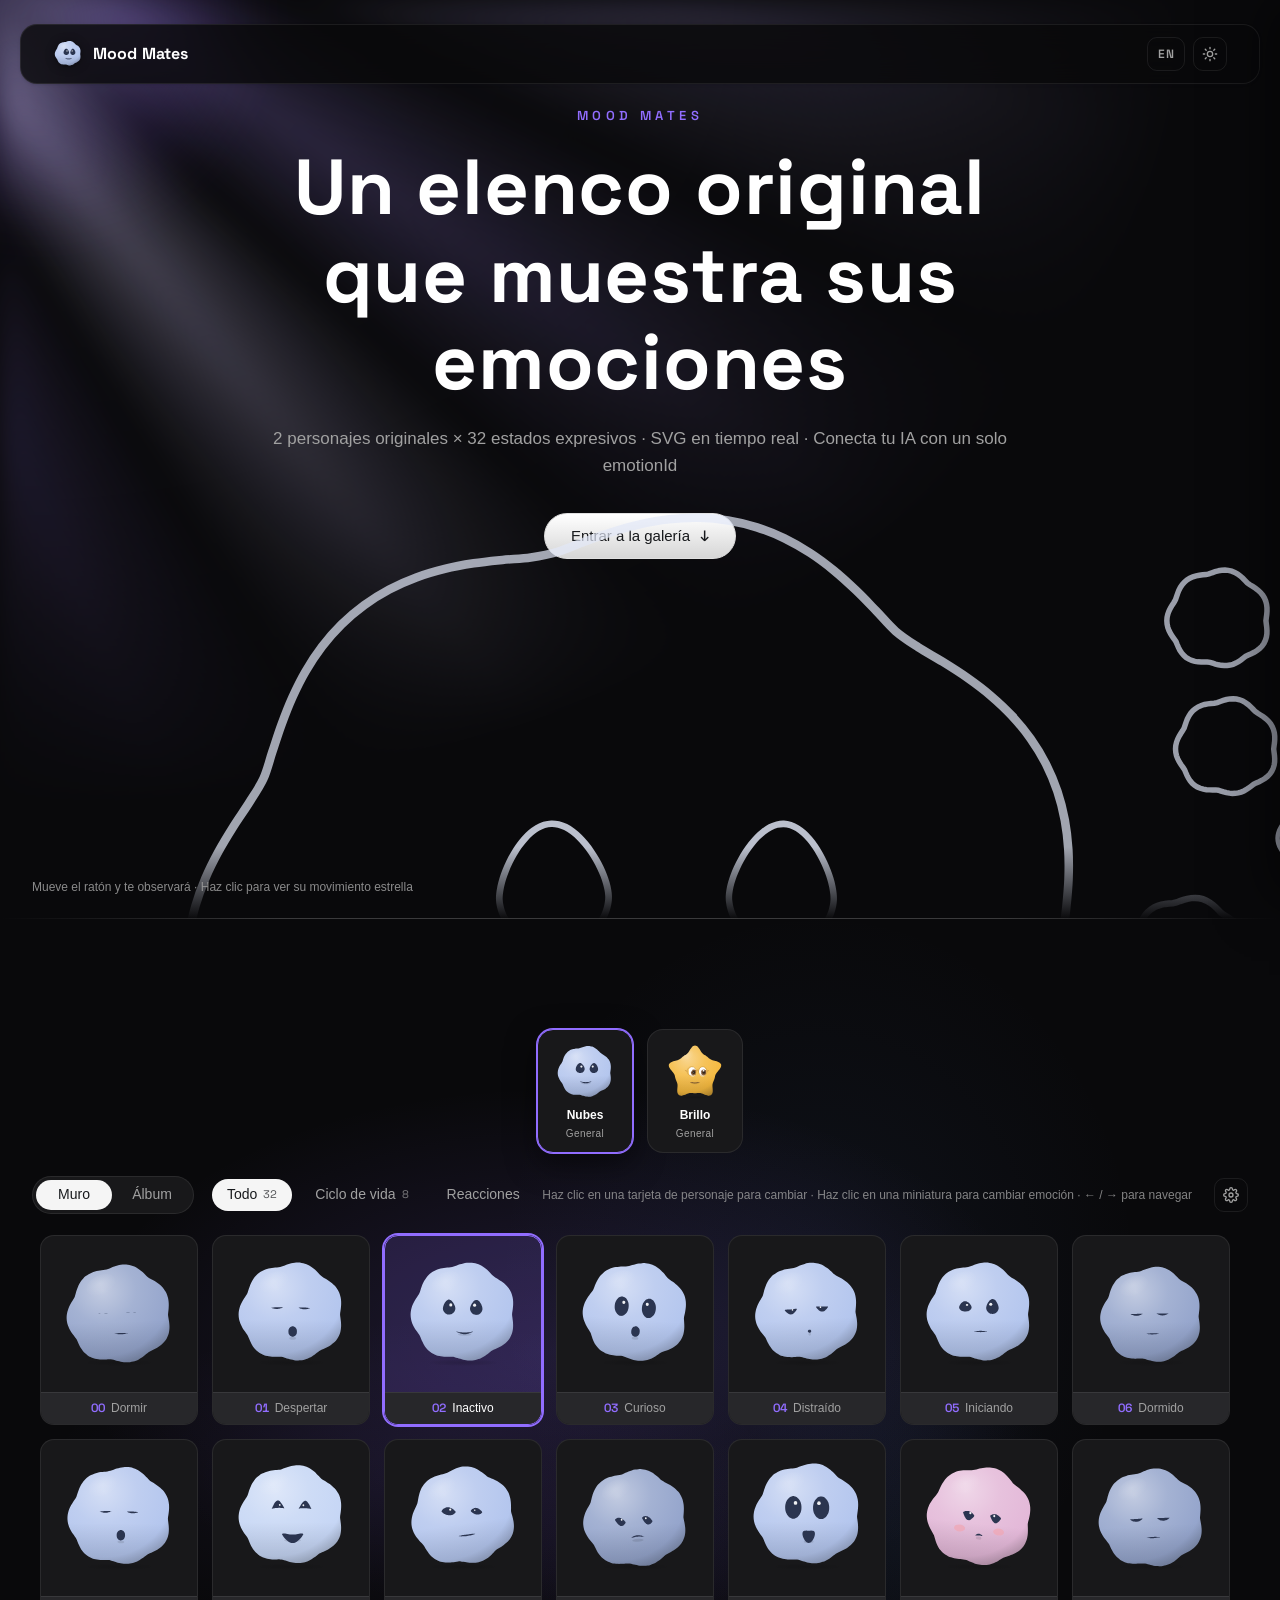
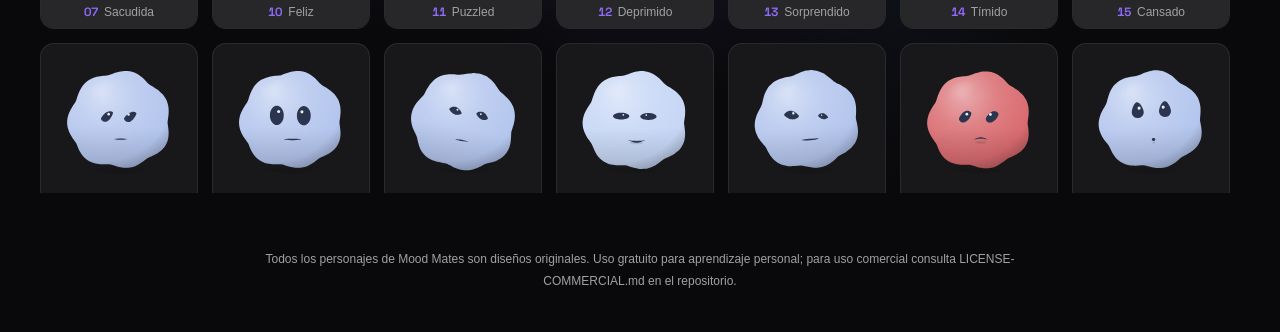
==== rostro_animado/index.html @ 440dc080 "subida" ====
<!DOCTYPE html>
<html lang="es" data-theme="dark">
<head>
  <meta charset="UTF-8">
  <meta name="viewport" content="width=device-width, initial-scale=1.0">
  <meta name="description" content="Mood Mates · Galería de personajes · Dos personajes originales × 32 expresiones de estado (SVG impulsado en tiempo real / Conexión emotionId con IA / Bilingüe y doble tema)">
  <title>Mood Mates · Galería de personajes</title>
  <link rel="icon" type="image/png" href="assets/img/favicon.png">
  <link rel="preconnect" href="https://fonts.googleapis.com">
  <link rel="preconnect" href="https://fonts.gstatic.com" crossorigin>
  <link href="https://fonts.googleapis.com/css2?family=Space+Grotesk:wght@500;600;700&display=swap" rel="stylesheet">
  <link rel="stylesheet" href="site/style.css?v=21d">
</head>
<body class="mode-wall">

  <!-- Navegación suspensa: logotipo de marca / idioma / tema -->
  <header class="topbar">
    <div class="brand">
      <span id="brandBall" class="brand-ball" aria-hidden="true"></span>
      <span class="brand-name" data-i18n="brandName">Mood Mates</span>
    </div>
    <div class="top-actions">
      <button type="button" id="langToggle" class="icon-btn lang-btn">EN</button>
      <button type="button" id="themeToggle" class="icon-btn" aria-label="Theme">
        <svg class="ico-moon" viewBox="0 0 24 24" width="16" height="16" fill="none" stroke="currentColor" stroke-width="2" stroke-linecap="round" stroke-linejoin="round"><path d="M21 12.8A9 9 0 1 1 11.2 3 7 7 0 0 0 21 12.8z"/></svg>
        <svg class="ico-sun" viewBox="0 0 24 24" width="16" height="16" fill="none" stroke="currentColor" stroke-width="2" stroke-linecap="round" stroke-linejoin="round"><circle cx="12" cy="12" r="4"/><path d="M12 2v2M12 20v2M4.9 4.9l1.4 1.4M17.7 17.7l1.4 1.4M2 12h2M20 12h2M4.9 19.1l1.4-1.4M17.7 6.3l1.4-1.4"/></svg>
      </button>
    </div>
  </header>

  <main class="page">

    <!-- Hero de apertura: título grande + personaje de línea de boceto semitransparente en la base -->
    <section class="hero" id="hero">
      <div class="hero-backdrop" aria-hidden="true"></div>
      <div class="hero-copy">
        <p class="hero-eyebrow" data-i18n="heroEyebrow">MOOD MATES</p>
        <h1 class="hero-title" data-i18n="heroTitle">Un equipo completo de compañeros-originales que expresan emociones</h1>
        <p class="hero-sub" data-i18n="heroSub">2 personajes originales × 32 expresiones de estado · SVG impulsado en tiempo real · Un emotionId para conectar con IA</p>
        <button type="button" id="heroCta" class="hero-cta"><span data-i18n="heroCta">Ver galería</span><span class="cta-arrow" aria-hidden="true">↓</span></button>
      </div>
      <p class="hero-hint" data-i18n="heroHint">Muévle el ratón y te mirará · Haz clic para ver su movimiento distintivo</p>
      <div class="hero-bot-clip" aria-hidden="true">
        <div id="heroBot" class="hero-bot"></div>
      </div>
    </section>

    <!-- Zona principal de la galería: fila de personajes + doble modo (muro / álbum) -->
    <section class="gallery" id="gallery">
      <!-- Fila de personajes: situada encima de las pestañas de filtro, clicar para cambiar toda la galería -->
      <div id="castRow" class="cast-row" aria-label="Characters"></div>

      <div class="gallery-head">
        <nav class="mode-switch" aria-label="View mode">
          <button type="button" id="modeWall" class="mode-btn active" data-i18n="navWall">Muro</button>
          <button type="button" id="modeAlbum" class="mode-btn" data-i18n="navAlbum">Álbum</button>
        </nav>
        <nav id="tabs" class="tabs"></nav>
        <p id="galleryHint" class="gallery-hint" data-i18n="galleryHint">Haz clic en la carta del personaje para cambiar · haz clic en la miniatura para cambiar la expresión · ← / → para navegar</p>
        <button type="button" id="settingsToggle" class="icon-btn settings-btn" aria-label="Settings">
          <svg viewBox="0 0 24 24" width="16" height="16" fill="none" stroke="currentColor" stroke-width="2" stroke-linecap="round" stroke-linejoin="round"><circle cx="12" cy="12" r="3"/><path d="M19.4 15a1.7 1.7 0 0 0 .34 1.87l.06.06a2 2 0 1 1-2.83 2.83l-.06-.06a1.7 1.7 0 0 0-1.87-.34 1.7 1.7 0 0 0-1 1.55V21a2 2 0 1 1-4 0v-.09a1.7 1.7 0 0 0-1-1.55 1.7 1.7 0 0 0-1.87.34l-.06.06a2 2 0 1 1-2.83-2.83l.06-.06a1.7 1.7 0 0 0 .34-1.87 1.7 1.7 0 0 0-1.55-1H3a2 2 0 1 1 0-4h.09a1.7 1.7 0 0 0 1.55-1 1.7 1.7 0 0 0-.34-1.87l-.06-.06a2 2 0 1 1 2.83-2.83l.06.06a1.7 1.7 0 0 0 1.87.34h.09a1.7 1.7 0 0 0 1-1.55V3a2 2 0 1 1 4 0v.09a1.7 1.7 0 0 0 1 1.55 1.7 1.7 0 0 0 1.87-.34l.06-.06a2 2 0 1 1 2.83 2.83l-.06.06a1.7 1.7 0 0 0-.34 1.87v.09a1.7 1.7 0 0 0 1.55 1H21a2 2 0 1 1 0 4h-.09a1.7 1.7 0 0 0-1.55 1z"/></svg>
        </button>
      </div>

      <div class="thumb-zone" id="thumbZone">
        <div id="thumbFlow" class="thumb-flow"></div>
      </div>

      <div class="stage-zone">
        <button type="button" id="navPrev" class="pager-btn" aria-label="Previous">
          <svg viewBox="0 0 24 24" width="20" height="20" fill="none" stroke="currentColor" stroke-width="2.4" stroke-linecap="round" stroke-linejoin="round"><path d="M15 18l-6-6 6-6"/></svg>
        </button>

        <div class="stage-block">
          <button type="button" id="stageClose" class="icon-btn stage-close" aria-label="Close">
            <svg viewBox="0 0 24 24" width="16" height="16" fill="none" stroke="currentColor" stroke-width="2.2" stroke-linecap="round"><path d="M6 6l12 12M18 6L6 18"/></svg>
          </button>
          <div id="tips" class="tips" role="status"></div>
          <div id="stage" class="stage"></div>
          <div class="emo-meta">
            <span id="emoId" class="emo-id">ID --</span>
            <span id="emoName" class="emo-name">--</span>
            <span id="pager" class="pager-ind">-- / --</span>
          </div>
          <p id="emoDesc" class="emo-desc"></p>
        </div>

        <button type="button" id="navNext" class="pager-btn" aria-label="Next">
          <svg viewBox="0 0 24 24" width="20" height="20" fill="none" stroke="currentColor" stroke-width="2.4" stroke-linecap="round" stroke-linejoin="round"><path d="M9 6l6 6-6 6"/></svg>
        </button>
      </div>
    </section>

  </main>

  <!-- Pie de página: declaración de originalidad + entrada de licencia comercial -->
  <footer class="site-foot">
    <p data-i18n="footNote">Todos los personajes de Mood Mates son diseños originales. Uso gratuito para aprendizaje personal; para uso comercial, consulta LICENSE-COMMERCIAL.md en el repositorio.</p>
  </footer>

  <!-- Cajón de configuración -->
  <div id="drawerMask" class="drawer-mask" hidden></div>
  <aside id="drawer" class="drawer" aria-hidden="true">
    <div class="drawer-head">
      <h2 data-i18n="drawerTitle">Configuración</h2>
      <button type="button" id="drawerClose" class="icon-btn" aria-label="Close">
        <svg viewBox="0 0 24 24" width="16" height="16" fill="none" stroke="currentColor" stroke-width="2.2" stroke-linecap="round"><path d="M6 6l12 12M18 6L6 18"/></svg>
      </button>
    </div>

    <section class="drawer-sec">
      <h3 data-i18n="secAppearance">Apariencia</h3>
      <div class="field">
        <label for="charSelect" data-i18n="lblCharacter">Personaje</label>
        <select id="charSelect" class="select"></select>
      </div>
      <div class="field" id="variantField" style="display:none">
        <label for="variantSelect" data-i18n="lblVariant">Contorno corporal</label>
        <select id="variantSelect" class="select"></select>
      </div>
      <div class="field">
        <label for="sketchToggle" data-i18n="lblSketch">Modo boceto</label>
        <label class="switch">
          <input type="checkbox" id="sketchToggle">
          <span class="slider"></span>
        </label>
      </div>
    </section>

    <section class="drawer-sec">
      <h3 data-i18n="secDemo">Demostración</h3>
      <div class="field">
        <label for="tourToggle" data-i18n="lblTour">Recorrido automático</label>
        <label class="switch">
          <input type="checkbox" id="tourToggle">
          <span class="slider"></span>
        </label>
      </div>
      <div class="field">
        <label for="tourInterval" data-i18n="lblInterval">Intervalo de recorrido</label>
        <select id="tourInterval" class="select">
          <option value="1500">1.5s</option>
          <option value="2500" selected>2.5s</option>
          <option value="4000">4s</option>
        </select>
      </div>
    </section>

    <section class="drawer-sec">
      <h3 data-i18n="secAI">Simulación de conexión IA</h3>
      <input id="aiInput" class="ai-input" type="text" spellcheck="false"
             value='{"emotionId":"30","tips":"Pensando en la pregunta del usuario"}'>
      <div class="btn-row">
        <button type="button" id="aiSend" class="btn primary" data-i18n="btnSend">Enviar</button>
        <button type="button" id="aiSampleErr" class="btn ghost" data-i18n="btnSampleErr">Ejemplo: error</button>
        <button type="button" id="aiSampleBad" class="btn ghost" data-i18n="btnSampleBad">Ejemplo: ID desconocido</button>
      </div>
    </section>

    <section class="drawer-sec">
      <h3 data-i18n="secConfig">Configuración</h3>
      <div class="btn-row">
        <button type="button" id="btnExport" class="btn" data-i18n="btnExport">Exportar configuración</button>
        <button type="button" id="btnImport" class="btn" data-i18n="btnImport">Importar configuración</button>
      </div>
      <input type="file" id="importFile" accept=".json,application/json" hidden>
    </section>
  </aside>

  <!-- Indicador de estado flotante -->
  <div id="toast" class="toast" role="status"></div>

  <!-- Orden de carga: biblioteca de geometría → capa de renderizar → capa de rasgos → capa de efectos → datos de emociones → motor → paquete de personajes → textos → capa de interacción -->
  <script src="src/core/geometry.js"></script>
  <script src="src/core/render.js?v=21e"></script>
  <script src="src/core/features.js"></script>
  <script src="src/core/fx.js?v=21a"></script>
  <script src="src/data/emotions.js?v=18a"></script>
  <script src="src/core/engine.js?v=21e"></script>
  <script src="src/characters/nimbo.js?v=21a"></script>
  <script src="src/characters/twinkle.js"></script>
  <script src="site/i18n.js"></script>
  <script src="site/app.js"></script>
</body>
</html>
---- rostro_animado/site/style.css ----
/* ============================================================
   Mood Mates · estilos del sitio
   Tema: doble tema con variables CSS (oscuro por defecto / claro), cambio vía html[data-theme]
   Layout: Hero de apertura + fila de personajes + zona principal de emojis (muro / álbum, body.mode-* conmutado)
   Restricciones de estabilidad de layout:
   - Texto dinámico en ranuras de tamaño fijo, mostrar/ocultar con opacity / visibility
   - Solo transform + outline / box-shadow en hover / seleccionado, no cambiar tamaño
   - Contenedor con scroll: scrollbar-gutter: stable
   ============================================================ */

:root {
  --font-sans: "Noto Sans SC", -apple-system, BlinkMacSystemFont, "Segoe UI",
    "Microsoft YaHei", "PingFang SC", sans-serif;
  --font-disp: "Space Grotesk", "Noto Sans SC", -apple-system, "Segoe UI", sans-serif;
  --font-mono: "Space Grotesk", ui-monospace, "Cascadia Mono", Consolas, monospace;
  /* Navegación suspensa: 24px del borde superior + altura de nave ~58px + 24px de margen */
  --nav-offset: 106px;
  /* Contenedor de contenido: 1280px de ancho + 32px de padding = 1216px de contenido, alineado con el contenido de navegación */
  --content-w: 1280px;
  --content-pad: 32px;
}

html[data-theme="dark"] {
  /* Controles nativos (panel desplegable / barra de desplazamiento / globo de validación) siguen el tema oscuro */
  color-scheme: dark;
  /* Flecha personalizada dibujada: color del trazo = muted */
  --chevron: url("data:image/svg+xml;charset=utf-8,%3Csvg xmlns='http://www.w3.org/2000/svg' viewBox='0 0 24 24' fill='none' stroke='%23a1a1a1' stroke-width='2.2' stroke-linecap='round' stroke-linejoin='round'%3E%3Cpath d='M6 9l6 6 6-6'/%3E%3C/svg%3E");
  --bg: #09090b;
  --bg-soft: #18181a;
  --card: #18181a;
  --card-2: #27272a;
  --line: rgba(255, 255, 255, 0.08);
  --line-strong: rgba(255, 255, 255, 0.2);
  /* Tinta de trazo del modo boceto: página oscura usa tinta clara, consumida por var(--sketch-ink, color de respaldo) en el motor */
  --sketch-ink: rgba(226, 232, 248, 0.82);
  --text: #ffffff;
  --muted: #a1a1a1;
  --ink: #f5f5f5;
  --ink-contrast: #17191c;
  --accent: #916dff;
  --accent-deep: #7140d7;
  --accent-soft: rgba(145, 109, 255, 0.16);
  --ok: #72c29c;
  --danger: #e06b5e;
  --shadow: rgba(0, 0, 0, 0.5);
  --glow: rgba(255, 255, 255, 0.06);
  /* Superficie del botón CTA: degradado blanco (máximo contraste con fondo oscuro) */
  --btn-face: linear-gradient(180deg, #ffffff 0%, #d6d6d6 100%);
  --btn-face-text: #17191c;
  --btn-face-border: #e0e0e0;
  /* Efecto de luz de pantalla inicial: haces de volumen violeta, misma tonalidad que el color de marca, brillo acumulado con screen */
  --beam-a: rgba(190, 173, 255, 0.30);
  --beam-b: rgba(166, 138, 252, 0.25);
  --beam-c: rgba(214, 203, 255, 0.35);
  --beam-d: rgba(148, 113, 247, 0.23);
  --glow-core: rgba(196, 182, 255, 0.40);
  --glow-mid: rgba(139, 92, 246, 0.19);
  --gallery-wash-a: rgba(145, 109, 255, 0.16);
  --gallery-wash-b: rgba(80, 120, 200, 0.08);
  --gallery-wash-c: rgba(145, 109, 255, 0.07);
  --mm-bubble-fill: #C6D6F5;
  --mm-bubble-stroke: #E8EEF8;
  --mm-bubble-sheen: rgba(255, 255, 255, 0.34);
  --mm-bubble-sw: 1.2;
  --mm-speck: #C6D6F5;
}

html[data-theme="light"] {
  color-scheme: light;
  --chevron: url("data:image/svg+xml;charset=utf-8,%3Csvg xmlns='http://www.w3.org/2000/svg' viewBox='0 0 24 24' fill='none' stroke='%236b6b74' stroke-width='2.2' stroke-linecap='round' stroke-linejoin='round'%3E%3Cpath d='M6 9l6 6 6-6'/%3E%3C/svg%3E");
  --bg: #fafafa;
  --bg-soft: #f1f1f3;
  --card: #ffffff;
  --card-2: #f5f5f7;
  --line: rgba(9, 9, 11, 0.08);
  --line-strong: rgba(9, 9, 11, 0.18);
  /* Tinta de trazo del modo boceto: página clara usa tinta oscura */
  --sketch-ink: rgba(40, 46, 66, 0.75);
  --text: #18181b;
  --muted: #6b6b74;
  --ink: #18181b;
  --ink-contrast: #ffffff;
  --accent: #6e21c4;
  --accent-deep: #5a18a3;
  --accent-soft: rgba(110, 33, 196, 0.10);
  --ok: #3f8f68;
  --danger: #c4504a;
  --shadow: rgba(24, 24, 27, 0.16);
  --glow: rgba(24, 24, 27, 0.05);
  /* Superficie del botón CTA: en modo claro se invierte al degradado de tinta */
  --btn-face: linear-gradient(180deg, #2c2c31 0%, #17191c 100%);
  --btn-face-text: #ffffff;
  --btn-face-border: #17191c;
  /* Efecto de luz de pantalla inicial: púrpura tenue, bajo, superpuesto normal */
  --beam-a: rgba(145, 109, 255, 0.13);
  --beam-b: rgba(110, 33, 196, 0.09);
  --beam-c: rgba(145, 109, 255, 0.15);
  --beam-d: rgba(110, 33, 196, 0.08);
  --glow-core: rgba(145, 109, 255, 0.20);
  --glow-mid: rgba(110, 33, 196, 0.08);
  --gallery-wash-a: rgba(110, 33, 196, 0.08);
  --gallery-wash-b: rgba(145, 109, 255, 0.055);
  --gallery-wash-c: rgba(110, 33, 196, 0.04);
  --mm-bubble-fill: #D8E4F7;
  --mm-bubble-stroke: #C5D3EC;
  --mm-bubble-sheen: rgba(255, 255, 255, 0.86);
  --mm-bubble-sw: 0.9;
  --mm-speck: #C9D6EE;
}

* { box-sizing: border-box; margin: 0; padding: 0; }

html { height: 100%; }

body {
  min-height: 100%;
  background: var(--bg);
  color: var(--text);
  font-family: var(--font-sans);
  font-size: 14px;
  line-height: 1.55;
  -webkit-font-smoothing: antialiased;
  transition: background 0.35s ease, color 0.35s ease;
  scrollbar-color: var(--line-strong) transparent;
}

body.stage-open { overflow: hidden; }

button, input, select { font: inherit; color: inherit; }

/* Anillo de enfoque de teclado: solo se activa con :focus-visible, no interfiere con el ratón */
:focus-visible { outline: 2px solid var(--accent); outline-offset: 2px; }

/* =================== Barra superior =================== */

/* Navegación suspensa: centrada en 1280px, esquina de 17px, efecto de cristal + trazo fino */
.topbar {
  position: fixed;
  top: 24px;
  left: 50%;
  transform: translateX(-50%);
  z-index: 60;
  width: min(var(--content-w), calc(100% - 40px));
  display: flex;
  align-items: center;
  justify-content: space-between;
  padding: 12px var(--content-pad);
  border: 1px solid var(--line);
  border-radius: 17px;
  background: color-mix(in srgb, var(--bg) 80%, transparent);
  backdrop-filter: blur(14px);
  -webkit-backdrop-filter: blur(14px);
  box-shadow: 0 1px 3px rgba(16, 24, 40, 0.1), 0 1px 2px rgba(16, 24, 40, 0.06);
}

.brand { display: flex; align-items: center; gap: 10px; min-width: 0; }

/* Logotipo de marca: una bola de emoji viva (instancia lite de EB, seguirá la mirada del ratón) */
.brand-ball {
  width: 30px;
  height: 30px;
  flex: none;
  filter: drop-shadow(0 1px 4px var(--shadow));
}

.brand-name {
  font-family: var(--font-disp);
  font-weight: 700;
  font-size: 16px;
  letter-spacing: 0.01em;
  white-space: nowrap;
}

/* Cambio de vista: control de segmentos */
.mode-switch {
  display: flex;
  gap: 2px;
  padding: 3px;
  border: 1px solid var(--line);
  border-radius: 999px;
  background: var(--bg-soft);
}

.mode-btn {
  min-width: 76px;
  height: 30px;
  padding: 0 16px;
  border: none;
  border-radius: 999px;
  background: transparent;
  color: var(--muted);
  cursor: pointer;
  white-space: nowrap;
  transition: color 0.2s, background 0.2s;
}
.mode-btn:hover { color: var(--text); }
.mode-btn.active {
  background: var(--ink);
  color: var(--ink-contrast);
  font-weight: 500;
}

.top-actions {
  display: flex;
  align-items: center;
  justify-content: flex-end;
  gap: 8px;
}

.icon-btn {
  width: 34px;
  height: 34px;
  display: inline-flex;
  align-items: center;
  justify-content: center;
  border: 1px solid var(--line);
  border-radius: 10px;
  background: transparent;
  color: var(--muted);
  cursor: pointer;
  transition: color 0.2s, border-color 0.2s, background 0.2s;
}
.icon-btn:hover { color: var(--text); border-color: var(--line-strong); background: var(--bg-soft); }

.lang-btn {
  width: auto;
  min-width: 34px;
  padding: 0 10px;
  font-family: var(--font-disp);
  font-weight: 600;
  font-size: 12px;
  letter-spacing: 0.04em;
}

/* Icono de tema: en oscuro mostrar sol (hacer clic para pasar a claro), en claro mostrar luna */
html[data-theme="dark"] .ico-moon { display: none; }
html[data-theme="light"] .ico-sun { display: none; }

/* Configuración: botón de engranaje en la fila de pestañas de la parte superior de la galería */
.settings-btn { flex: none; }
.settings-btn:hover svg { transform: rotate(40deg); }
.settings-btn svg { transition: transform 0.3s; }

/* =================== Hero de apertura =================== */

/* Pantalla inicial comprimida a 88vh: reservar espacio de rebote para la siguiente pantalla de la galería, evitar altura excesiva */
.hero {
  position: relative;
  min-height: 88vh;
  display: flex;
  flex-direction: column;
  align-items: center;
  overflow: hidden;
}

/* Cortina de atmósfera: luz volumétrica CSS pura ——
   fuente de luz en la esquina superior izquierda + ~45° haces cónicos,
   máscara radial de atenuación por distancia, animación de respiración */
.hero-backdrop {
  position: absolute;
  inset: 0;
  pointer-events: none;
  overflow: hidden;
}
html[data-theme="dark"] .hero-backdrop { mix-blend-mode: screen; }

/* Fuente de luz de esquina: aureola violeta desplazada ligeramente fuera de la esquina superior izquierda */
.hero-backdrop::before {
  content: "";
  position: absolute;
  left: -170px;
  top: -190px;
  width: 420px;
  height: 420px;
  border-radius: 50%;
  background: radial-gradient(circle, var(--glow-core) 0%, var(--glow-mid) 45%, transparent 72%);
  filter: blur(36px);
}

/* Múltiples haces de luz: pico cónico se atenúa hacia ambos lados (suave), origen de divergencia lejos en la esquina superior izquierda */
.hero-backdrop::after {
  content: "";
  position: absolute;
  inset: 0;
  background: conic-gradient(from 88deg at -24% -30%,
    transparent 8deg,
    var(--beam-a) 18deg,
    transparent 27deg,
    var(--beam-b) 36deg,
    transparent 44deg,
    var(--beam-c) 52deg,
    transparent 60deg,
    var(--beam-d) 68deg,
    transparent 78deg,
    transparent 90deg);
  -webkit-mask-image: radial-gradient(122% 116% at 0% 0%, #000 0%, rgba(0, 0, 0, 0.8) 26%, rgba(0, 0, 0, 0.4) 54%, transparent 76%);
  mask-image: radial-gradient(122% 116% at 0% 0%, #000 0%, rgba(0, 0, 0, 0.8) 26%, rgba(0, 0, 0, 0.4) 54%, transparent 76%);
  filter: blur(12px);
  animation: beam-shimmer 10s ease-in-out infinite;
}

/* Respiración de volumen de luz: solo anima la opacidad, mantiene el ángulo estable */
@keyframes beam-shimmer {
  0%, 100% { opacity: 0.62; }
  50% { opacity: 1; }
}

/* Bloque de texto centrado verticalmente en el espacio restante encima de la bola:
   (padding-bottom reserva la altura de la bola),
   evita que toda la altura sobrante del Hero de pantalla se apaste entre el botón y la bola */
.hero-copy {
  position: relative;
  z-index: 1;
  flex: 1 0 auto;
  display: flex;
  flex-direction: column;
  align-items: center;
  justify-content: center;
  text-align: center;
  padding: var(--nav-offset) var(--content-pad) min(40vh, 360px);
  max-width: 860px;
}

.hero-eyebrow {
  font-family: var(--font-disp);
  font-size: 13px;
  font-weight: 600;
  letter-spacing: 0.34em;
  color: var(--accent);
  margin-bottom: 18px;
}

.hero-title {
  font-family: var(--font-disp);
  font-size: clamp(40px, 6.4vw, 78px);
  font-weight: 700;
  line-height: 1.12;
  letter-spacing: 0.01em;
  margin-bottom: 20px;
}

.hero-sub {
  font-size: clamp(14px, 1.5vw, 17px);
  color: var(--muted);
  margin-bottom: 34px;
}

.hero-cta {
  display: inline-flex;
  align-items: center;
  gap: 10px;
  height: 46px;
  padding: 0 26px;
  border: 1px solid var(--btn-face-border);
  border-radius: 999px;
  background: var(--btn-face);
  color: var(--btn-face-text);
  font-size: 15px;
  font-weight: 500;
  cursor: pointer;
  transition: transform 0.2s, box-shadow 0.2s;
}
.hero-cta:hover { transform: translateY(-2px); box-shadow: 0 10px 30px var(--shadow); }
.hero-cta:active { transform: translateY(0); }
.cta-arrow { font-family: var(--font-disp); animation: cta-bob 1.8s ease-in-out infinite; }
@keyframes cta-bob { 0%, 100% { transform: translateY(0); } 50% { transform: translateY(3px); } }

/* Sugerencia de esquina inferior izquierda: alineada al padding del contenedor de 1280px */
.hero-hint {
  position: absolute;
  left: max(var(--content-pad), calc((100vw - var(--content-w)) / 2 + var(--content-pad)));
  bottom: 22px;
  z-index: 2;
  font-size: 12px;
  color: var(--muted);
  opacity: 0.85;
}

/* Botón de línea de boceto semioculto: instancia cuadrada hunde suavemente hasta el borde inferior de la página,
   solo muestra la mitad superior de la cara;
   clip-path solo recorta el borde inferior, la cinta arriba y a los lados es completamente visible */
.hero-bot-clip {
  position: absolute;
  left: 0;
  right: 0;
  bottom: 0;
   /* Altura visual establecida: el tamaño del personaje se calcula a 2.2×;
      los ojos justo caen en el borde de la línea de corte,
      en cualquier viewport solo se muestra "encima de las cejas y ojos", en pantallas grandes el personaje es más grande */
  --hero-clip-h: min(52vh, 500px, 56vw);
  height: var(--hero-clip-h);
  display: flex;
  justify-content: center;
  align-items: flex-start;
  clip-path: inset(-9999px -9999px 0 -9999px);
  z-index: 1;
}
.hero-bot {
  width: calc(var(--hero-clip-h) * 2.2);
  height: calc(var(--hero-clip-h) * 2.2);
  flex: none;
  cursor: pointer;
}

/* Transición entre Hero y zona de contenido: línea horizontal justo en el borde inferior del personaje de línea de boceto, se atenúa a ambos lados */
.hero::after {
  content: "";
  position: absolute;
  left: 0;
  right: 0;
  bottom: 0;
  height: 1px;
  background: linear-gradient(90deg, transparent, var(--line-strong) 22%, var(--line-strong) 78%, transparent);
  z-index: 2;
  pointer-events: none;
}
/* En la parte inferior del personaje de línea de boceto, superponer un degradado descendente;
   los trazos se desvanecen en la línea de corte en lugar de recortarse abruptamente */
.hero-bot-clip::after {
  content: "";
  position: absolute;
  left: -2px;
  right: -2px;
  bottom: 0;
  height: 72px;
  background: linear-gradient(180deg, transparent, var(--bg));
  pointer-events: none;
}

/* =================== Zona de la galería =================== */

/* Zona de galería: contenedor centrado de 1280px, padding superior de navegación para dejar espacio a la navegación flotante */
.gallery {
  display: grid;
  height: 100vh;
  min-height: 620px;
  width: min(var(--content-w), 100%);
  margin-inline: auto;
  padding: var(--nav-offset) var(--content-pad) 26px;
  gap: 4px 28px;
  scroll-margin-top: 0;
  background:
    radial-gradient(ellipse 54% 42% at 44% 48%, var(--gallery-wash-a) 0%, transparent 70%),
    radial-gradient(ellipse 38% 62% at 64% 40%, var(--gallery-wash-b) 0%, transparent 66%),
    radial-gradient(ellipse 46% 28% at 32% 62%, var(--gallery-wash-c) 0%, transparent 62%),
    radial-gradient(ellipse 22% 48% at 70% 68%, var(--gallery-wash-b) 0%, transparent 58%),
    radial-gradient(ellipse 30% 24% at 52% 72%, var(--gallery-wash-c) 0%, transparent 60%);
}

/* --- Muro: fila de personajes en la parte superior (encima de las pestañas), cuadrícula de miniaturas completa,
     escenario grande cargado como diálogo modal --- */
body.mode-wall .gallery {
  grid-template-columns: minmax(0, 1fr);
  grid-template-rows: auto auto minmax(0, 1fr);
  grid-template-areas:
    "cast"
    "head"
    "thumbs";
}

/* --- Álbum: fila de personajes en la parte superior / pestañas / pasillo horizontal / escenario grande debajo --- */
body.mode-album .gallery {
  grid-template-columns: minmax(0, 1fr);
  grid-template-rows: auto auto auto minmax(0, 1fr);
  grid-template-areas:
    "cast"
    "head"
    "thumbs"
    "stage";
}

.cast-row { grid-area: cast; }

.gallery-head {
  grid-area: head;
  display: flex;
  align-items: center;
  gap: 18px;
  min-height: 48px;
}
.gallery-head .tabs { flex: 1; }
.gallery-head .gallery-hint { margin-left: auto; margin-right: 4px; }

.gallery-hint {
  font-size: 12px;
  color: var(--muted);
  white-space: nowrap;
  opacity: 0.8;
}

/* Tabs */
.tabs {
  display: flex;
  align-items: center;
  gap: 8px;
  overflow-x: auto;
  scrollbar-width: none;
}
.tabs::-webkit-scrollbar { display: none; }

.tab {
  height: 32px;
  display: inline-flex;
  align-items: center;
  gap: 6px;
  padding: 0 14px;
  border: 1px solid transparent;
  border-radius: 999px;
  background: transparent;
  color: var(--muted);
  cursor: pointer;
  white-space: nowrap;
  transition: color 0.2s, background 0.2s;
}
.tab:hover { color: var(--text); background: var(--bg-soft); }
.tab.active { background: var(--ink); color: var(--ink-contrast); }

.tab-count {
  font-family: var(--font-disp);
  font-size: 11px;
  font-variant-numeric: tabular-nums;
  opacity: 0.75;
}

/* ---- Contenedor de miniaturas: el mismo DOM, dos disposiciones ---- */
.thumb-zone { grid-area: thumbs; min-width: 0; min-height: 0; }

body.mode-wall .thumb-zone {
  overflow-y: auto;
  scrollbar-gutter: stable;
  padding: 12px 8px 8px;
}
body.mode-wall .thumb-flow {
  display: grid;
  grid-template-columns: repeat(auto-fill, minmax(138px, 1fr));
  gap: 14px;
  grid-auto-rows: max-content;
}

body.mode-album .thumb-zone {
  overflow-x: auto;
  overflow-y: hidden;
  padding: 10px 0 12px;
  scroll-padding-inline: 16px;
  cursor: grab;
}
body.mode-album .thumb-zone.dragging { cursor: grabbing; }
body.mode-album .thumb-zone.dragging .cell { pointer-events: none; }
body.mode-album .thumb-flow {
  display: flex;
  gap: 10px;
  width: max-content;
  padding: 0 16px;
}
body.mode-album .cell { width: 104px; flex: none; }

/* La barra de desplazamiento toma color de la variable de tema (cuadrícula vertical / pasillo horizontal / cajón común) */
.thumb-zone, .drawer { scrollbar-width: thin; scrollbar-color: var(--line-strong) transparent; }
.thumb-zone::-webkit-scrollbar, .drawer::-webkit-scrollbar { width: 8px; height: 8px; }
.thumb-zone::-webkit-scrollbar-thumb, .drawer::-webkit-scrollbar-thumb {
  background: var(--line-strong);
  border-radius: 4px;
}
.thumb-zone::-webkit-scrollbar-thumb:hover, .drawer::-webkit-scrollbar-thumb:hover {
  background: var(--muted);
}
.thumb-zone::-webkit-scrollbar-track, .drawer::-webkit-scrollbar-track { background: transparent; }

.cell {
  display: flex;
  flex-direction: column;
  border: 1px solid var(--line);
  border-radius: 14px;
  background: var(--card);
  cursor: pointer;
  overflow: hidden;
  transition: transform 0.18s, box-shadow 0.18s, border-color 0.18s;
  outline: 2px solid transparent;
  outline-offset: -2px;
}
.cell:hover {
  transform: translateY(-2px);
  border-color: var(--line-strong);
  box-shadow: 0 10px 26px var(--shadow);
}
.cell.selected {
  outline: none;
  border-color: var(--accent);
  box-shadow: 0 0 0 2px var(--accent);
  background: var(--accent-soft);
}
.cell.selected:hover {
  box-shadow: 0 0 0 2px var(--accent), 0 10px 26px var(--shadow);
}

.thumb { width: 100%; aspect-ratio: 1; padding: 12%; }

.cell-label {
  height: 32px;
  display: flex;
  align-items: center;
  justify-content: center;
  gap: 6px;
  border-top: 1px solid var(--line);
  background: var(--card-2);
  font-size: 12px;
  color: var(--muted);
  white-space: nowrap;
  overflow: hidden;
  padding: 0 6px;
}
.cell.selected .cell-label { color: var(--text); }

.cell-label .cid {
  font-family: var(--font-disp);
  font-weight: 600;
  font-variant-numeric: tabular-nums;
  color: var(--accent);
}

/* ---- Área de escenario: bola principal + metadatos + mini bolas compañeras, flechas de página a ambos lados
     en modo álbum incrustado debajo del pasillo; en modo muro como diálogo centrado ---- */
.stage-zone {
  grid-area: stage;
  display: flex;
  align-items: center;
  justify-content: center;
  gap: 6px;
  min-height: 0;
}

body.mode-wall .stage-zone {
  position: fixed;
  inset: 0;
  z-index: 70;
  padding: 24px;
  opacity: 0;
  visibility: hidden;
  transition: opacity 0.26s, visibility 0.26s;
}
body.mode-wall .stage-zone::before {
  content: "";
  position: absolute;
  inset: 0;
  z-index: -1;
  background: color-mix(in srgb, var(--bg) 55%, transparent);
  backdrop-filter: blur(8px);
  -webkit-backdrop-filter: blur(8px);
}
body.mode-wall.stage-open .stage-zone { opacity: 1; visibility: visible; }

body.mode-wall .stage-block {
  position: relative;
  padding: 26px 40px 12px;
  border: 1px solid var(--line);
  border-radius: 24px;
  background: var(--card);
  box-shadow: 0 30px 80px var(--shadow);
  transform: translateY(10px) scale(0.97);
  transition: transform 0.26s cubic-bezier(0.3, 0.9, 0.35, 1);
}
body.mode-wall.stage-open .stage-block { transform: translateY(0) scale(1); }

.stage-close { display: none; }
body.mode-wall .stage-close {
  display: inline-flex;
  position: absolute;
  top: 14px;
  right: 14px;
  z-index: 2;
}

.pager-btn {
  width: 44px;
  height: 44px;
  display: inline-flex;
  align-items: center;
  justify-content: center;
  border: 1px solid var(--line);
  border-radius: 50%;
  background: var(--card);
  color: var(--muted);
  cursor: pointer;
  flex: none;
  transition: color 0.2s, border-color 0.2s, transform 0.15s;
}
.pager-btn:hover { color: var(--text); border-color: var(--line-strong); transform: scale(1.06); }
.pager-btn:active { transform: scale(0.98); }

.stage-block {
  display: flex;
  flex-direction: column;
  align-items: center;
  min-width: 0;
  overflow: visible;
}

/* Burbuja de tips: ranura de tamaño fijo */
.tips {
  height: 34px;
  max-width: 340px;
  padding: 6px 16px;
  border: 1px solid var(--line-strong);
  border-radius: 17px;
  background: var(--card);
  color: var(--text);
  font-size: 13px;
  white-space: nowrap;
  overflow: hidden;
  text-overflow: ellipsis;
  box-shadow: 0 4px 16px var(--shadow);
  opacity: 0;
  visibility: hidden;
  transition: opacity 0.3s, visibility 0.3s;
  pointer-events: none;
}
.tips.show { opacity: 1; visibility: visible; }

.stage {
  width: var(--stage-size, 320px);
  height: var(--stage-size, 320px);
  margin-top: 6px;
  cursor: pointer;
  position: relative;
}
body.mode-wall .gallery { --stage-size: min(430px, 50vh); }
body.mode-album .gallery { --stage-size: min(480px, 46vh); }

/* Luz de ambiente del escenario: suave luz violeta detrás de la bola, mejora la sensación de volumen */
.stage::before {
  content: "";
  position: absolute;
  inset: 4%;
  border-radius: 50%;
  background: radial-gradient(circle at 50% 40%, var(--accent-soft), transparent 66%);
  filter: blur(20px);
  pointer-events: none;
}

/* Proyección de sombra del escenario */
.stage::after {
  content: "";
  position: absolute;
  left: 50%;
  bottom: 3%;
  width: 56%;
  height: 5%;
  transform: translateX(-50%);
  border-radius: 50%;
  background: radial-gradient(ellipse at center, var(--shadow), transparent 70%);
  opacity: 0.55;
  pointer-events: none;
}
.stage { overflow: visible; }
/* La sombra solo se aplica al cuerpo: aplicar filter a toda la SVG recortaría las burbujas / estrellas que salen del viewBox */
.stage svg { overflow: visible; }
.stage svg .mm-body { filter: drop-shadow(0 16px 26px var(--shadow)); }
.stage svg:not(.mm-svg) { filter: drop-shadow(0 16px 26px var(--shadow)); }

.mm-bubble {
  fill: var(--mm-bubble-fill, #C6D6F5);
  stroke: var(--mm-bubble-stroke, #E8EEF8);
  stroke-width: var(--mm-bubble-sw, 1.2);
}
.mm-sheen { fill: var(--mm-bubble-sheen, rgba(255, 255, 255, 0.34)); }
.mm-speck { fill: var(--mm-speck, #C6D6F5); }

svg.is-sketch .mm-bubble {
  fill: none;
  stroke: var(--sketch-ink);
  stroke-width: 2.4;
}
svg.is-sketch .mm-sheen { display: none; }
svg.is-sketch .mm-speck {
  fill: none;
  stroke: var(--sketch-ink);
  stroke-width: 1.1;
}
svg.is-sketch .mm-spark {
  fill: none;
  stroke: var(--sketch-ink);
  stroke-width: 1.25;
}

/* Metadatos: ranura de tamaño fijo */
.emo-meta {
  height: 38px;
  display: flex;
  align-items: center;
  gap: 12px;
  margin-top: 4px;
}

.emo-id {
  min-width: 58px;
  height: 24px;
  display: inline-flex;
  align-items: center;
  justify-content: center;
  padding: 0 10px;
  border-radius: 999px;
  background: var(--accent-soft);
  color: var(--accent);
  font-family: var(--font-disp);
  font-size: 12px;
  font-weight: 600;
  font-variant-numeric: tabular-nums;
  white-space: nowrap;
}

.emo-name {
  font-size: 19px;
  font-weight: 700;
  white-space: nowrap;
}

.pager-ind {
  font-family: var(--font-disp);
  font-size: 12px;
  font-variant-numeric: tabular-nums;
  color: var(--muted);
  white-space: nowrap;
}

.emo-desc {
  width: min(420px, 80vw);
  height: 44px;
  text-align: center;
  color: var(--muted);
  font-size: 13px;
  overflow: hidden;
}

/* Mini bola compañera: ranura de tamaño fijo */
.baby-row {
  height: 56px;
  display: flex;
  align-items: center;
  justify-content: center;
  overflow: hidden;
}
.baby-list { display: flex; align-items: center; gap: 6px; }
.baby {
  width: 32px;
  height: 32px;
  padding: 0;
  border: none;
  background: transparent;
  cursor: pointer;
  transition: transform 0.18s ease;
}
.baby:hover { transform: translateY(-3px) scale(1.1); }
.baby:active { transform: translateY(-1px) scale(1.02); }

/* =================== Cajón de configuración =================== */

.drawer-mask {
  position: fixed;
  inset: 0;
  z-index: 80;
  background: color-mix(in srgb, var(--bg) 45%, transparent);
  backdrop-filter: blur(3px);
  -webkit-backdrop-filter: blur(3px);
  opacity: 0;
  transition: opacity 0.28s;
}
.drawer-mask.show { opacity: 1; }

.drawer {
  position: fixed;
  top: 0;
  right: 0;
  bottom: 0;
  z-index: 90;
  width: min(340px, 92vw);
  padding: 20px 22px 28px;
  border-left: 1px solid var(--line);
  background: var(--card);
  overflow-y: auto;
  transform: translateX(102%);
  transition: transform 0.32s cubic-bezier(0.32, 0.9, 0.35, 1);
  box-shadow: -18px 0 50px var(--shadow);
}
.drawer.open { transform: translateX(0); }

.drawer-head {
  display: flex;
  align-items: center;
  justify-content: space-between;
  margin-bottom: 8px;
}
.drawer-head h2 {
  font-size: 16px;
  font-weight: 700;
}

.drawer-sec {
  padding: 16px 0;
  border-bottom: 1px solid var(--line);
}
.drawer-sec:last-of-type { border-bottom: none; }

.drawer-sec h3 {
  font-family: var(--font-disp);
  font-size: 11px;
  font-weight: 600;
  letter-spacing: 0.18em;
  text-transform: uppercase;
  color: var(--muted);
  margin-bottom: 12px;
}

.field {
  display: flex;
  align-items: center;
  justify-content: space-between;
  gap: 12px;
  min-height: 40px;
}
.field > label:first-child { color: var(--text); font-size: 13.5px; }

.btn-row { display: flex; flex-wrap: wrap; gap: 8px; }

.ai-input {
  width: 100%;
  height: 38px;
  padding: 0 12px;
  margin-bottom: 10px;
  border: 1px solid var(--line-strong);
  border-radius: 10px;
  background: var(--bg-soft);
  color: var(--text);
  font-family: var(--font-mono);
  font-size: 12.5px;
}
.ai-input:focus { outline: none; border-color: var(--accent); }

.btn {
  height: 36px;
  padding: 0 14px;
  border: 1px solid var(--line-strong);
  border-radius: 10px;
  background: var(--card-2);
  color: var(--text);
  cursor: pointer;
  white-space: nowrap;
  transition: background 0.2s, border-color 0.2s;
}
.btn:hover { border-color: var(--text); }

.btn.primary {
  background: var(--btn-face);
  border-color: var(--btn-face-border);
  color: var(--btn-face-text);
  font-weight: 500;
}
.btn.primary:hover { opacity: 0.9; }

.btn.ghost {
  background: transparent;
  color: var(--muted);
  border-style: dashed;
}
.btn.ghost:hover { color: var(--text); }

/* Control desplegable (estilos de select nativo y disparador personalizado comparten):
   eliminar apariencia nativa, dibujar flecha personalizada */
.select,
.dd-trigger {
  appearance: none;
  -webkit-appearance: none;
  height: 34px;
  min-width: 96px;
  padding: 0 32px 0 12px;
  border: 1px solid var(--line-strong);
  border-radius: 10px;
  background-color: var(--bg-soft);
  background-image: var(--chevron);
  background-repeat: no-repeat;
  background-position: right 10px center;
  background-size: 14px;
  color: var(--text);
  cursor: pointer;
  transition: border-color 0.2s, background-color 0.2s;
}
.select:hover, .dd-trigger:hover { border-color: var(--muted); background-color: var(--card-2); }
.select:focus { outline: none; border-color: var(--accent); }
.select option {
  background-color: var(--card);
  color: var(--text);
}

/* ---- Desplegable personalizado: oculta el select nativo pero lo conserva, capa flotante totalmente tematizada ---- */
.dd { position: relative; flex: none; }
.dd > .select { display: none; }
.dd-trigger { text-align: left; }
.dd.open .dd-trigger { border-color: var(--accent); }

.dd-pop {
  position: absolute;
  top: calc(100% + 6px);
  right: 0;
  min-width: 100%;
  z-index: 95;
  padding: 4px;
  border: 1px solid var(--line);
  border-radius: 12px;
  background: var(--card);
  box-shadow: 0 12px 34px var(--shadow);
  opacity: 0;
  visibility: hidden;
  transform: translateY(-4px);
  transition: opacity 0.18s, transform 0.18s, visibility 0.18s;
}
.dd.open .dd-pop { opacity: 1; visibility: visible; transform: translateY(0); }

.dd-item {
  display: flex;
  align-items: center;
  justify-content: space-between;
  gap: 12px;
  width: 100%;
  height: 32px;
  padding: 0 10px;
  border: none;
  border-radius: 8px;
  background: transparent;
  color: var(--text);
  font-size: 13px;
  cursor: pointer;
  white-space: nowrap;
  transition: background 0.15s;
}
.dd-item:hover { background: var(--bg-soft); }
.dd-item.selected {
  background: var(--accent-soft);
  color: var(--accent);
  font-weight: 500;
}
.dd-item .dd-check { opacity: 0; flex: none; }
.dd-item.selected .dd-check { opacity: 1; }

/* Interruptor */
.switch { position: relative; display: inline-block; width: 44px; height: 24px; flex: none; }
.switch input { opacity: 0; width: 0; height: 0; }
.slider {
  position: absolute;
  inset: 0;
  border-radius: 999px;
  background: var(--line-strong);
  cursor: pointer;
  transition: background 0.25s;
}
.slider::before {
  content: "";
  position: absolute;
  left: 3px; top: 3px;
  width: 18px; height: 18px;
  border-radius: 50%;
  background: #ffffff;
  box-shadow: 0 1px 3px rgba(0, 0, 0, 0.3);
  transition: transform 0.25s;
}
.switch input:checked + .slider { background: var(--accent); }
.switch input:checked + .slider::before { transform: translateX(20px); }

/* ================= Toast ================= */

.toast {
  position: fixed;
  left: 50%;
  bottom: 30px;
  z-index: 100;
  transform: translateX(-50%) translateY(8px);
  max-width: min(520px, 88vw);
  padding: 9px 20px;
  border: 1px solid var(--line-strong);
  border-radius: 999px;
  background: var(--card);
  color: var(--text);
  font-size: 13px;
  white-space: nowrap;
  overflow: hidden;
  text-overflow: ellipsis;
  box-shadow: 0 10px 34px var(--shadow);
  opacity: 0;
  visibility: hidden;
  transition: opacity 0.28s, transform 0.28s, visibility 0.28s;
  pointer-events: none;
}
.toast.show { opacity: 1; visibility: visible; transform: translateX(-50%) translateY(0); }
.toast.ok { color: var(--ok); }
.toast.danger { color: var(--danger); }

/* =================== Pie de página de declaración de aprendizaje =================== */

.legal-note {
  max-width: 860px;
  margin: 0 auto;
  padding: 28px var(--content-pad, 24px) 36px;
  text-align: center;
}
.legal-note p {
  margin: 0;
  font-size: 12px;
  line-height: 1.8;
  color: var(--muted, #888);
  opacity: 0.8;
}

/* =================== Fila de personajes =================== */

.cast-row {
  display: flex;
  justify-content: center;
  align-items: stretch;
  gap: 14px;
  flex-wrap: wrap;
  margin: 4px 0 14px;
}
.cast {
  display: flex;
  flex-direction: column;
  align-items: center;
  gap: 4px;
  width: 96px;
  padding: 12px 6px 10px;
  border: 1px solid var(--line);
  border-radius: 16px;
  background: var(--card);
  cursor: pointer;
  transition: transform 0.22s, border-color 0.22s, box-shadow 0.22s;
}
.cast:hover { transform: translateY(-3px); border-color: var(--line-strong); }
.cast.selected {
  border-color: var(--accent);
  box-shadow: 0 0 0 1px var(--accent), 0 10px 30px var(--shadow);
}
.cast-avatar { width: 62px; height: 62px; pointer-events: none; }
.cast-name {
  font-size: 12px;
  font-weight: 600;
  color: var(--text);
  line-height: 1.2;
}
.cast-industry {
  font-size: 10px;
  color: var(--muted);
  letter-spacing: 0.04em;
}

/* =================== Pie de página del sitio =================== */

.site-foot {
  max-width: 860px;
  margin: 0 auto;
  padding: 30px var(--content-pad) 40px;
  text-align: center;
}
.site-foot p {
  margin: 0;
  font-size: 12px;
  line-height: 1.8;
  color: var(--muted);
}
.site-foot a { color: var(--accent); text-decoration: none; }
.site-foot a:hover { text-decoration: underline; }

/* =================== Responsivo =================== */

@media (max-width: 900px) {
  :root { --nav-offset: 84px; --content-pad: 16px; }
  .topbar {
    top: 12px;
    width: calc(100% - 24px);
    padding: 8px 16px;
    border-radius: 14px;
  }
  .gallery-hint { display: none; }
  .settings-btn { margin-left: auto; }
  .gallery { height: auto; min-height: 0; }
  body.mode-wall .thumb-zone { overflow: visible; }
  body.mode-wall .stage-block { padding: 20px 16px 8px; }
  body.mode-wall .gallery { --stage-size: min(280px, 70vw); }
}

@media (prefers-reduced-motion: reduce) {
  .cta-arrow { animation: none; }
  .hero-backdrop::after { animation: none; opacity: 0.8; }
  * { transition-duration: 0.01ms !important; }
}
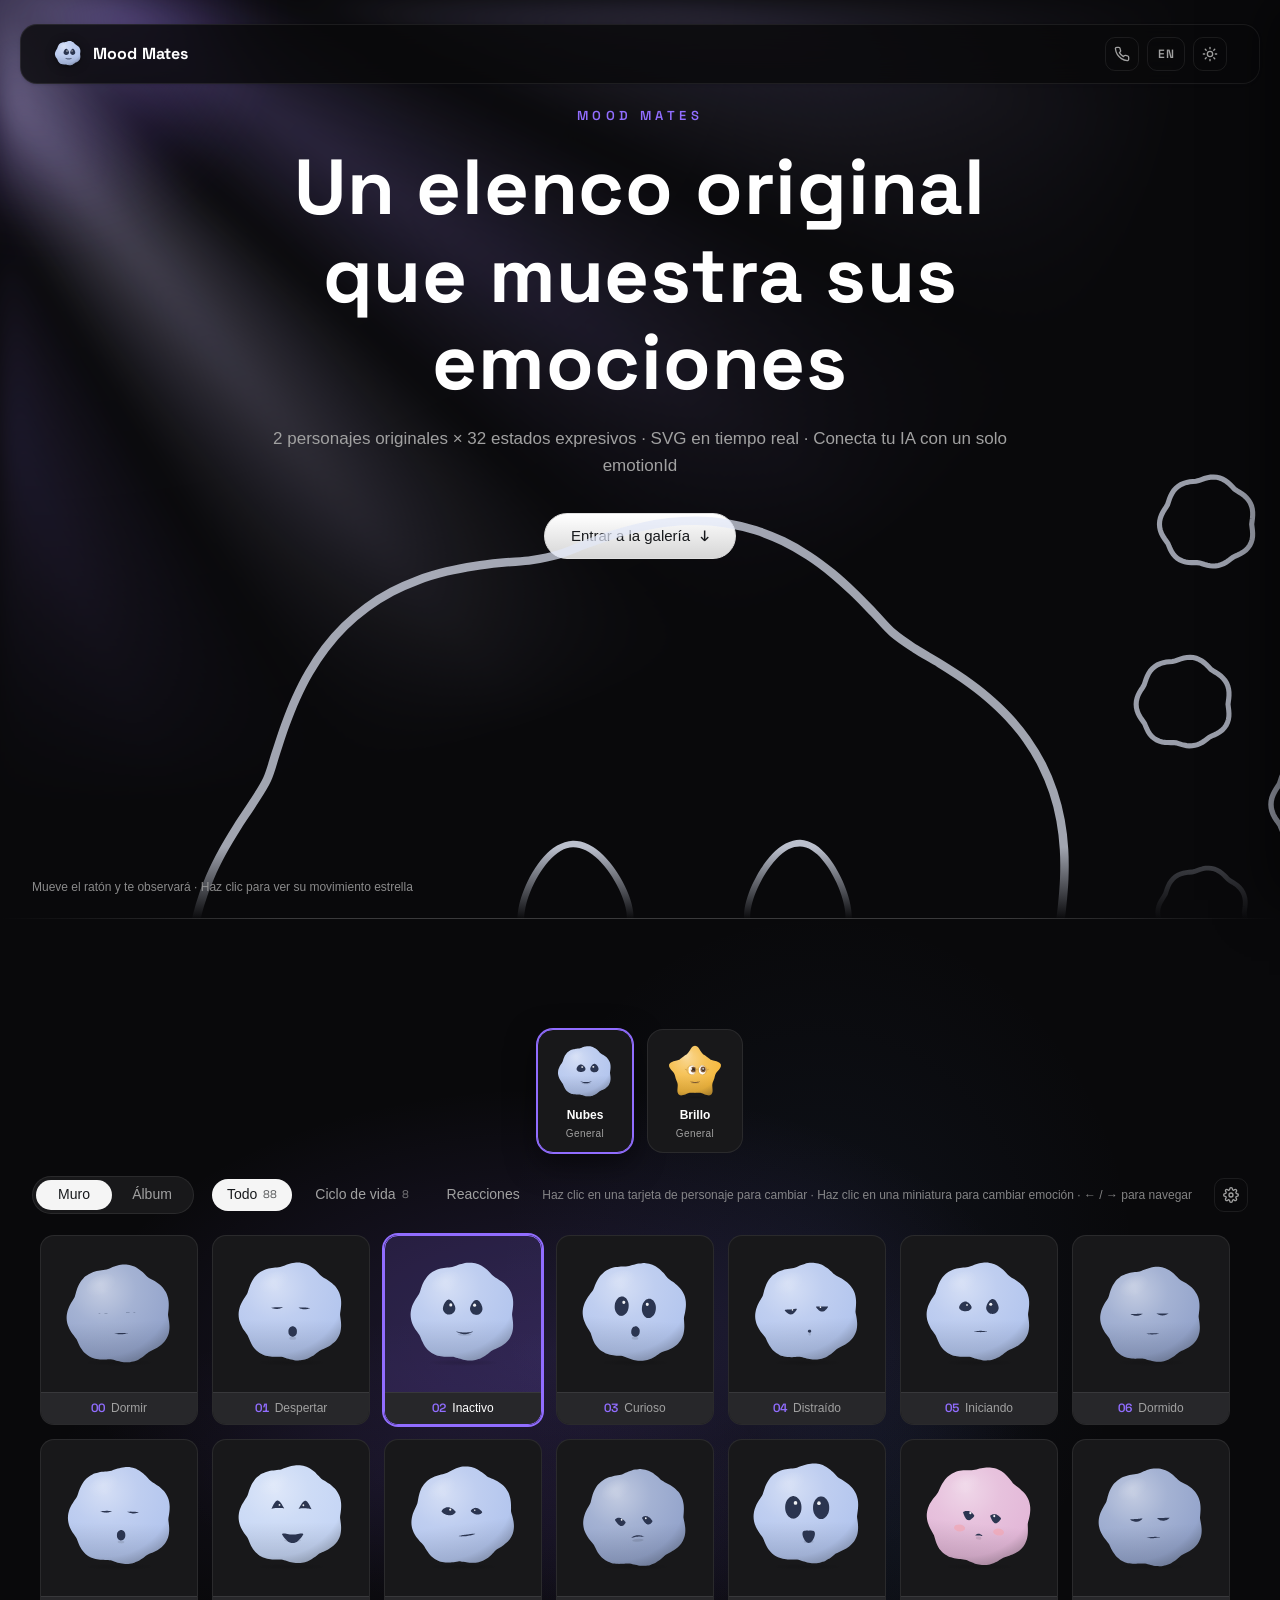
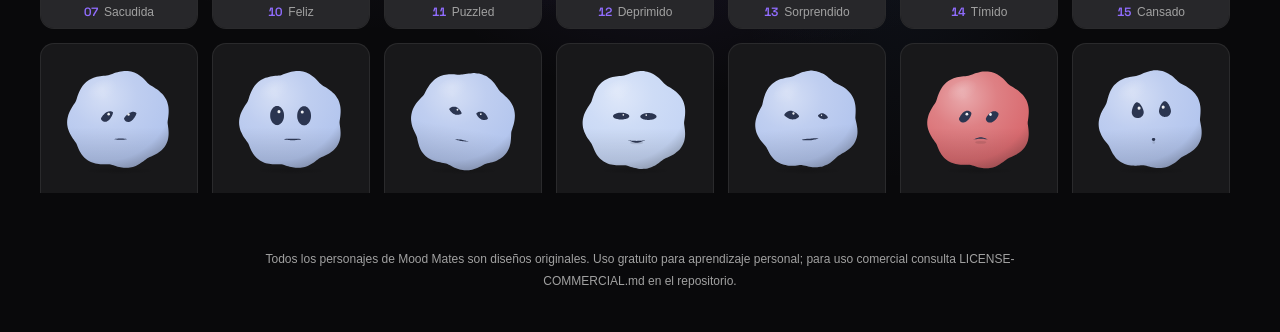
==== commit 07f0dd01: "agregar_integracion" ====
--- a/rostro_animado/index.html
+++ b/rostro_animado/index.html
@@ -9,7 +9,7 @@
   <link rel="preconnect" href="https://fonts.googleapis.com">
   <link rel="preconnect" href="https://fonts.gstatic.com" crossorigin>
   <link href="https://fonts.googleapis.com/css2?family=Space+Grotesk:wght@500;600;700&display=swap" rel="stylesheet">
-  <link rel="stylesheet" href="site/style.css?v=21d">
+  <link rel="stylesheet" href="site/style.css?v=21e">
 </head>
 <body class="mode-wall">
 
@@ -20,6 +20,9 @@
       <span class="brand-name" data-i18n="brandName">Mood Mates</span>
     </div>
     <div class="top-actions">
+      <button type="button" id="callToggle" class="icon-btn call-btn" aria-label="Videollamada con el bot" title="Videollamada con el bot">
+        <svg viewBox="0 0 24 24" width="16" height="16" fill="none" stroke="currentColor" stroke-width="2" stroke-linecap="round" stroke-linejoin="round"><path d="M22 16.92v3a2 2 0 0 1-2.18 2 19.79 19.79 0 0 1-8.63-3.07 19.5 19.5 0 0 1-6-6 19.79 19.79 0 0 1-3.07-8.67A2 2 0 0 1 4.11 2h3a2 2 0 0 1 2 1.72c.13.96.36 1.9.7 2.81a2 2 0 0 1-.45 2.11L8.09 9.91a16 16 0 0 0 6 6l1.27-1.27a2 2 0 0 1 2.11-.45c.91.34 1.85.57 2.81.7A2 2 0 0 1 22 16.92z"/></svg>
+      </button>
       <button type="button" id="langToggle" class="icon-btn lang-btn">EN</button>
       <button type="button" id="themeToggle" class="icon-btn" aria-label="Theme">
         <svg class="ico-moon" viewBox="0 0 24 24" width="16" height="16" fill="none" stroke="currentColor" stroke-width="2" stroke-linecap="round" stroke-linejoin="round"><path d="M21 12.8A9 9 0 1 1 11.2 3 7 7 0 0 0 21 12.8z"/></svg>
@@ -167,19 +170,73 @@
     </section>
   </aside>
 
+  <!-- ═══════ Modal de videollamada con bot animado (call-overlay) ═══════
+       Reutiliza la capa multimedia src/media/* sobre el motor ya cargado en esta página.
+       La versión standalone completa sigue disponible en call.html -->
+  <div id="callMask" class="drawer-mask" hidden></div>
+  <aside id="callOverlay" class="call-overlay" aria-hidden="true">
+    <div class="call-head">
+      <h2 data-i18n="callTitle">📞 Videollamada con el bot</h2>
+      <button type="button" id="callClose" class="icon-btn" aria-label="Close">
+        <svg viewBox="0 0 24 24" width="16" height="16" fill="none" stroke="currentColor" stroke-width="2.2" stroke-linecap="round"><path d="M6 6l12 12M18 6L6 18"/></svg>
+      </button>
+    </div>
+
+    <div id="callStatus" class="call-status">Pulsa «Iniciar llamada» para conectar cámara y micrófono.</div>
+
+    <div class="call-grid">
+      <div class="call-col">
+        <div id="callBotBox" class="call-bot-box"></div>
+        <p class="call-meta">Emoción: <span id="callBotEmo">--</span> · WebRTC: <span id="callRtcState" class="call-badge idle">idle</span></p>
+        <label for="callCharSelect" data-i18n="lblCharacter">Personaje</label>
+        <select id="callCharSelect" class="select">
+          <option value="nimbo" selected>Nimbo</option>
+          <option value="twinkle">Twinkle</option>
+        </select>
+      </div>
+
+      <div class="call-col">
+        <label for="callCameraSelect" data-i18n="callCamLabel">Cámara</label>
+        <select id="callCameraSelect" class="select"><option value="">Predeterminado</option></select>
+        <video id="callLocalVideo" autoplay playsinline muted></video>
+
+        <label for="callMicSelect" data-i18n="callMicLabel">Micrófono</label>
+        <select id="callMicSelect" class="select"><option value="">Predeterminado</option></select>
+
+        <label for="callSpeakerSelect" data-i18n="callSpkLabel">Bocina / salida (setSinkId)</label>
+        <select id="callSpeakerSelect" class="select"><option value="">Predeterminado</option></select>
+        <audio id="callRemoteAudio" autoplay controls></audio>
+      </div>
+    </div>
+
+    <div class="call-controls">
+      <button type="button" id="callStartBtn" class="btn primary" data-i18n="callBtnStart">📞 Iniciar llamada</button>
+      <button type="button" id="callMuteBtn" class="btn" disabled data-i18n="callBtnMute">🎤 Silenciar</button>
+      <button type="button" id="callCamBtn" class="btn" disabled data-i18n="callBtnCam">📷 Cámara OFF</button>
+      <button type="button" id="callEndBtn" class="btn ghost" disabled data-i18n="callBtnEnd">☎️ Colgar</button>
+    </div>
+    <p class="call-hint" data-i18n="callHint">Señalización loopback local (sin servidor). Para un backend real, usa call.html con modo WebSocket.</p>
+  </aside>
+
   <!-- Indicador de estado flotante -->
   <div id="toast" class="toast" role="status"></div>
 
   <!-- Orden de carga: biblioteca de geometría → capa de renderizar → capa de rasgos → capa de efectos → datos de emociones → motor → paquete de personajes → textos → capa de interacción -->
   <script src="src/core/geometry.js"></script>
-  <script src="src/core/render.js?v=21e"></script>
+  <script src="src/core/render.js?v=22d"></script>
   <script src="src/core/features.js"></script>
   <script src="src/core/fx.js?v=21a"></script>
-  <script src="src/data/emotions.js?v=18a"></script>
-  <script src="src/core/engine.js?v=21e"></script>
+  <script src="src/data/emotions.js?v=22a"></script>
+  <script src="src/core/engine.js?v=22d"></script>
   <script src="src/characters/nimbo.js?v=21a"></script>
   <script src="src/characters/twinkle.js"></script>
+  <!-- Capa multimedia: dispositivos + WebRTC + sesión de llamada -->
+  <script src="src/media/MediaDeviceManager.js"></script>
+  <script src="src/media/WebRTCClient.js"></script>
+  <script src="src/media/CallSession.js"></script>
   <script src="site/i18n.js"></script>
   <script src="site/app.js"></script>
+  <!-- Glue que integra la videollamada (call.html) dentro del index -->
+  <script src="site/call.js?v=1a"></script>
 </body>
 </html>
--- a/rostro_animado/site/style.css
+++ b/rostro_animado/site/style.css
@@ -1,3 +1,4 @@
+
 /* ============================================================
    Mood Mates · estilos del sitio
    Tema: doble tema con variables CSS (oscuro por defecto / claro), cambio vía html[data-theme]
@@ -12,7 +13,7 @@
   --font-sans: "Noto Sans SC", -apple-system, BlinkMacSystemFont, "Segoe UI",
     "Microsoft YaHei", "PingFang SC", sans-serif;
   --font-disp: "Space Grotesk", "Noto Sans SC", -apple-system, "Segoe UI", sans-serif;
-  --font-mono: "Space Grotesk", ui-monospace, "Cascadia Mono", Consolas, monospace;
+  --font-mono: "Space Grotesk", ui-monospace, monospace;
   /* Navegación suspensa: 24px del borde superior + altura de nave ~58px + 24px de margen */
   --nav-offset: 106px;
   /* Contenedor de contenido: 1280px de ancho + 32px de padding = 1216px de contenido, alineado con el contenido de navegación */
@@ -1189,3 +1190,118 @@
   .hero-backdrop::after { animation: none; opacity: 0.8; }
   * { transition-duration: 0.01ms !important; }
 }
+
+/* ═══════════ Overlay de videollamada con bot (site/call.js + index.html) ═══════════ */
+.call-overlay {
+  position: fixed;
+  top: 50%;
+  left: 50%;
+  z-index: 95;
+  width: min(860px, 94vw);
+  max-height: 88vh;
+  padding: 20px 22px 24px;
+  border: 1px solid var(--line);
+  border-radius: 18px;
+  background: var(--card);
+  overflow-y: auto;
+  transform: translate(-50%, -48%) scale(0.97);
+  opacity: 0;
+  pointer-events: none;
+  transition: transform 0.3s cubic-bezier(0.32, 0.9, 0.35, 1), opacity 0.25s;
+  box-shadow: 0 24px 60px var(--shadow);
+}
+.call-overlay.open {
+  transform: translate(-50%, -50%) scale(1);
+  opacity: 1;
+  pointer-events: auto;
+}
+.call-head {
+  display: flex;
+  align-items: center;
+  justify-content: space-between;
+  margin-bottom: 10px;
+}
+.call-head h2 { font-size: 16px; font-weight: 700; }
+.call-status {
+  padding: 10px 14px;
+  margin-bottom: 14px;
+  border: 1px dashed var(--line-strong, var(--line));
+  border-radius: 10px;
+  background: color-mix(in srgb, var(--bg) 55%, transparent);
+  font-size: 13px;
+  min-height: 40px;
+  white-space: pre-wrap;
+}
+.call-grid {
+  display: grid;
+  grid-template-columns: 1fr 1fr;
+  gap: 16px;
+}
+@media (max-width: 640px) { .call-grid { grid-template-columns: 1fr; } }
+.call-col label { margin-top: 10px; }
+.call-bot-box {
+  height: 220px;
+  display: flex;
+  align-items: center;
+  justify-content: center;
+  border-radius: 12px;
+  background: color-mix(in srgb, var(--bg) 70%, #000 10%);
+}
+.call-meta { font-size: 12px; color: var(--muted); margin: 8px 0 2px; }
+.call-badge {
+  display: inline-block;
+  padding: 1px 8px;
+  border-radius: 99px;
+  font-size: 11px;
+  font-weight: 700;
+  background: var(--line);
+  color: var(--muted);
+}
+.call-badge.connecting { background: #8a6d1c; color: #ffe9a8; }
+.call-badge.connected { background: #1d4d33; color: #8ce6b0; }
+.call-badge.failed, .call-badge.disconnected { background: #4d1d1d; color: #ff9c9c; }
+#callLocalVideo {
+  width: 100%;
+  margin-top: 8px;
+  border-radius: 10px;
+  background: #000;
+  aspect-ratio: 4 / 3;
+  object-fit: cover;
+}
+#callRemoteAudio { width: 100%; margin-top: 8px; }
+.call-controls {
+  display: flex;
+  flex-wrap: wrap;
+  gap: 8px;
+  margin-top: 16px;
+}
+.call-hint { font-size: 12px; color: var(--muted); margin-top: 10px; }
+
+/* ═══════ v2.3 · Seguimiento facial ═══════ */
+.track-badge {
+  position: absolute;
+  top: 10px;
+  right: 12px;
+  z-index: 5;
+  padding: 3px 10px;
+  border-radius: 999px;
+  font-size: 11px;
+  letter-spacing: .04em;
+  background: rgba(0, 0, 0, .45);
+  color: #cfe8ff;
+  border: 1px solid rgba(120, 180, 255, .35);
+  pointer-events: none;
+}
+.track-badge.st-active   { color: #8ce6b0; border-color: rgba(90, 210, 140, .5); }
+.track-badge.st-acquiring{ color: #ffe9a8; border-color: rgba(230, 200, 90, .5); }
+.track-badge.st-lost     { color: #ffd0a0; border-color: rgba(240, 170, 90, .5); }
+.track-badge.st-error    { color: #ff9c9c; border-color: rgba(240, 110, 110, .55); }
+.track-preview {
+  width: 100%;
+  margin-top: 8px;
+  border-radius: 10px;
+  background: #000;
+  aspect-ratio: 4 / 3;
+  object-fit: cover;
+}
+#faceTrackToggle.active { background: #1d4d33; color: #8ce6b0; border-color: #2e7a50; }
